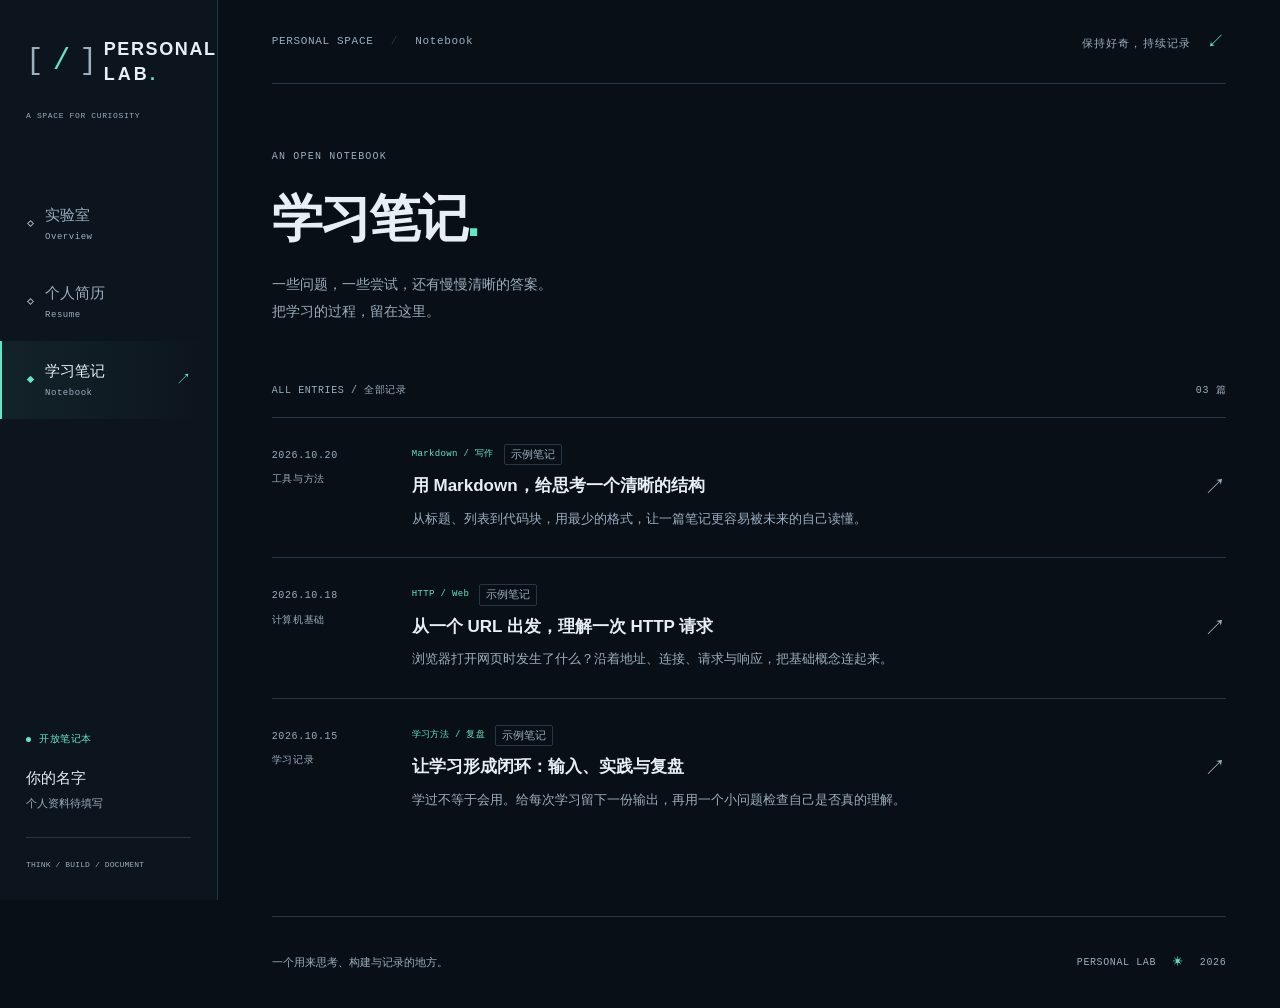
==== notes/index.html @ 4500754c "Publish Personal Lab static website" ====
<!DOCTYPE html><html lang="zh-CN"><head><meta charset="UTF-8"><meta name="viewport" content="width=device-width, initial-scale=1"><meta name="description" content="记录学习中的问题、尝试与发现，让知识慢慢连成自己的地图。"><meta name="theme-color" content="#090f16"><meta property="og:title" content="学习笔记 · 个人实验室"><meta property="og:description" content="记录学习中的问题、尝试与发现，让知识慢慢连成自己的地图。"><meta property="og:type" content="website"><meta property="og:locale" content="zh_CN"><meta property="og:url" content="https://griffin-peng.github.io/notes/"><link rel="canonical" href="https://griffin-peng.github.io/notes/"><link rel="icon" type="image/svg+xml" href="/favicon.svg"><title>学习笔记 · 个人实验室</title><link rel="stylesheet" href="/_astro/Layout.BfqNyYe2.css"></head><body><a class="skip-link" href="#main">跳转到正文</a><aside class="sidebar"><a class="brand" href="/" aria-label="个人实验室首页"><span class="brand-mark" aria-hidden="true">[<b> / </b>]</span><span>PERSONAL<span class="brand-second">LAB<span class="brand-dot">.</span></span></span></a><div class="sidebar-caption mono">A SPACE FOR CURIOSITY</div><nav class="navigation" aria-label="主导航"><a href="/" class="nav-link"><span class="nav-indicator" aria-hidden="true"></span><span>实验室<small class="mono">Overview</small></span><span class="nav-arrow" aria-hidden="true">↗</span></a><a href="/resume/" class="nav-link"><span class="nav-indicator" aria-hidden="true"></span><span>个人简历<small class="mono">Resume</small></span><span class="nav-arrow" aria-hidden="true">↗</span></a><a href="/notes/" class="nav-link active" aria-current="page"><span class="nav-indicator" aria-hidden="true"></span><span>学习笔记<small class="mono">Notebook</small></span><span class="nav-arrow" aria-hidden="true">↗</span></a></nav><div class="sidebar-bottom"><div class="notebook-status mono"><span aria-hidden="true"></span> 开放笔记本</div><p class="sidebar-name">你的名字</p><p class="sidebar-description">个人资料待填写</p><span class="sidebar-coordinate mono">THINK / BUILD / DOCUMENT</span></div></aside><div class="page-shell"><header class="topbar"><span class="mono">PERSONAL SPACE <span class="topbar-slash">/</span> Notebook</span><span class="topbar-message">保持好奇，持续记录 <span aria-hidden="true">↙</span></span></header><main id="main" tabindex="-1"><div class="content-page notes-page"><header class="page-heading"><p class="eyebrow mono">AN OPEN NOTEBOOK</p><h1>学习笔记<span class="accent">.</span></h1><p class="page-intro">一些问题，一些尝试，还有慢慢清晰的答案。<br>把学习的过程，留在这里。</p></header><div class="index-heading"><h2 class="mono">ALL ENTRIES / 全部记录</h2><span class="mono">03 篇</span></div><div class="note-list"><a class="note-row" href="/notes/markdown-field-guide/"><div class="note-date mono"><time datetime="2026-10-20T00:00:00.000Z">2026.10.20</time><span>工具与方法</span></div><div class="note-summary"><div class="note-labels"><span class="mono">Markdown / 写作</span><span class="sample-label">示例笔记</span></div><h3>用 Markdown，给思考一个清晰的结构</h3><p>从标题、列表到代码块，用最少的格式，让一篇笔记更容易被未来的自己读懂。</p></div><span class="note-arrow" aria-hidden="true">↗</span></a><a class="note-row" href="/notes/http-request-journey/"><div class="note-date mono"><time datetime="2026-10-18T00:00:00.000Z">2026.10.18</time><span>计算机基础</span></div><div class="note-summary"><div class="note-labels"><span class="mono">HTTP / Web</span><span class="sample-label">示例笔记</span></div><h3>从一个 URL 出发，理解一次 HTTP 请求</h3><p>浏览器打开网页时发生了什么？沿着地址、连接、请求与响应，把基础概念连起来。</p></div><span class="note-arrow" aria-hidden="true">↗</span></a><a class="note-row" href="/notes/learning-feedback-loop/"><div class="note-date mono"><time datetime="2026-10-15T00:00:00.000Z">2026.10.15</time><span>学习记录</span></div><div class="note-summary"><div class="note-labels"><span class="mono">学习方法 / 复盘</span><span class="sample-label">示例笔记</span></div><h3>让学习形成闭环：输入、实践与复盘</h3><p>学过不等于会用。给每次学习留下一份输出，再用一个小问题检查自己是否真的理解。</p></div><span class="note-arrow" aria-hidden="true">↗</span></a></div></div></main><footer class="footer"><span>一个用来思考、构建与记录的地方。</span><span class="mono">PERSONAL LAB <span aria-hidden="true">✳</span> 2026</span></footer></div></body></html>
---- _astro/Layout.BfqNyYe2.css ----
@layer reset{*,:before,:after{box-sizing:border-box}body,h1,h2,h3,p,figure{margin:0}a{color:inherit;text-decoration:none}svg{max-width:100%;display:block}}@layer base{:root{color-scheme:dark;--bg:#090f16;--panel:#101b25;--text:#e7eff6;--muted:#9aaebe;--accent:#63e6c1;--line:#253746;--display:"Bahnschrift", "Segoe UI", "Microsoft YaHei", sans-serif;--body:"Segoe UI", "PingFang SC", "Microsoft YaHei", sans-serif;--mono:"Cascadia Code", "SFMono-Regular", Consolas, monospace;scroll-behavior:smooth;scroll-padding-top:28px}body{background:var(--bg);color:var(--text);font:15px/1.75 var(--body);-webkit-font-smoothing:antialiased}::selection{color:var(--bg);background:var(--accent)}:focus-visible{outline:2px solid var(--accent);outline-offset:6px;border-radius:2px}#main:focus{outline:none}.mono{font-family:var(--mono);letter-spacing:.06em;font-size:11px}.accent{color:var(--accent)}h1,h2,h3{font-family:var(--display);font-weight:600}.skip-link{z-index:10;color:var(--bg);background:var(--accent);padding:10px 18px;position:fixed;top:10px;left:15px;transform:translateY(-160%)}.skip-link:focus{transform:translateY(0)}}@layer layout{.sidebar{border-right:1px solid var(--line);z-index:3;background:#0c141d;flex-direction:column;width:218px;max-height:100svh;padding:40px 26px 28px;display:flex;position:fixed;inset:0 auto 0 0;overflow-y:auto}.page-shell{max-width:1760px;margin-left:218px;padding:0 clamp(28px,4.2vw,76px)}.topbar{border-bottom:1px solid var(--line);min-height:84px;color:var(--muted);justify-content:space-between;align-items:center;gap:16px;display:flex}.topbar-slash{color:var(--line);padding:0 10px}.topbar-message{letter-spacing:.1em;font-size:11px}.topbar-message>span{color:var(--accent);margin-left:12px;font-size:18px}.hero{border-bottom:1px solid var(--line);grid-template-columns:1.1fr .9fr;align-items:center;gap:26px;padding:78px 0 66px;display:grid;position:relative}.hero:before{content:"";pointer-events:none;background-image:linear-gradient(#25374655 1px,#0000 1px),linear-gradient(90deg,#25374655 1px,#0000 1px);background-size:32px 32px;position:absolute;inset:22px -15px 20px 35%;mask-image:radial-gradient(at 70% 45%,#000,#0000 70%)}.hero-copy,.orbit{min-width:0;position:relative}.hero-copy{animation:.65s ease-out both arrive}.section-space{border-bottom:1px solid var(--line);padding:48px 0 52px}.section-heading{justify-content:space-between;align-items:center;gap:20px;margin-bottom:28px;display:flex}.section-heading h2{letter-spacing:-.03em;font-size:25px}.section-heading h2 .accent{margin-left:3px}.about-grid{grid-template-columns:1.4fr .8fr;gap:60px;display:grid}.footer{border-top:1px solid var(--line);min-height:92px;color:var(--muted);justify-content:space-between;align-items:center;gap:20px;font-size:11px;display:flex}.footer .mono{font-size:10px}.footer .mono>span{color:var(--accent);padding:0 10px}.content-page{min-height:calc(100svh - 177px);padding:64px 0 78px}.article-page,.content-page:has(.resume-prose){max-width:860px;margin-inline:auto}}@layer components{.brand{font-family:var(--display);letter-spacing:.09em;align-items:center;gap:11px;font-size:18px;font-weight:600;line-height:1.1;display:flex}.brand-mark{color:var(--muted);font-family:var(--mono);letter-spacing:-.14em;flex-shrink:0;font-size:29px;font-weight:400}.brand-mark b{color:var(--accent);font-weight:400}.brand-second{letter-spacing:.17em;margin-top:5px;display:block}.brand-dot{color:var(--accent)}.sidebar-caption{color:var(--muted);letter-spacing:.08em;margin-top:24px;font-size:8px}.navigation{margin:62px -26px 0}.nav-link{color:var(--muted);border-left:2px solid #0000;align-items:center;gap:12px;padding:17px 26px;transition:background .2s,color .2s;display:flex}.nav-link:hover{color:var(--text);background:#16232d66}.nav-link.active{color:var(--text);border-left-color:var(--accent);background:linear-gradient(90deg,#63e6c112,#0000)}.nav-link small{color:var(--muted);margin-top:2px;font-size:9px;display:block}.nav-indicator{border:1px solid;width:5px;height:5px;transform:rotate(45deg)}.active .nav-indicator{border-color:var(--accent);background:var(--accent)}.nav-arrow{color:var(--accent);opacity:0;margin-left:auto}.active .nav-arrow,.nav-link:hover .nav-arrow{opacity:1}.sidebar-bottom{margin-top:auto;padding-top:36px}.notebook-status{color:var(--accent);align-items:center;gap:8px;font-size:10px;display:flex}.notebook-status>span{background:var(--accent);border-radius:50%;width:5px;height:5px}.sidebar-name{overflow-wrap:anywhere;margin-top:16px;font-size:15px}.sidebar-description{color:var(--muted);margin-top:3px;font-size:11px}.sidebar-coordinate{border-top:1px solid var(--line);color:var(--muted);letter-spacing:.015em;margin-top:24px;padding-top:20px;font-size:8px;display:block}.eyebrow{color:var(--muted);letter-spacing:.12em;margin-bottom:10px;font-size:10px}.tiny-cross{color:var(--accent);padding-right:8px;font-size:17px}.hero-greeting{color:var(--muted);flex-wrap:wrap;align-items:center;gap:6px;margin:30px 0 14px;font-size:14px;display:flex}.hero-greeting strong{color:var(--text);overflow-wrap:anywhere;min-width:0;font-weight:400}.hero h1{letter-spacing:-.065em;font-size:clamp(48px,5.4vw,82px);font-weight:600;line-height:1.28}.hero h1>span{color:var(--accent)}.hero-description{max-width:410px;color:var(--muted);margin-top:25px;font-size:14px;line-height:2}.hero-actions{flex-wrap:wrap;align-items:center;gap:26px;margin-top:31px;display:flex}.button{border-radius:3px;justify-content:center;align-items:center;gap:30px;min-height:48px;padding:13px 19px;font-size:13px;font-weight:600;transition:background .2s,transform .2s;display:inline-flex}.button-primary{color:var(--bg);background:var(--accent)}.button-primary:hover{background:#8cefd2;transform:translateY(-2px)}.button>span{font-size:17px}.text-link{color:var(--text);align-items:center;gap:14px;font-size:12px;transition:color .2s;display:inline-flex}.text-link:hover,.text-link>span{color:var(--accent)}.hero-footnote{color:var(--muted);letter-spacing:.04em;margin-top:49px;font-size:9px}.hero-footnote>span{color:var(--accent);margin-right:10px}.sample-label{border:1px solid var(--line);width:fit-content;color:var(--muted);border-radius:2px;flex-shrink:0;padding:1px 6px;font-size:11px;font-weight:400;line-height:1.6;display:inline-block}.hero-greeting .sample-label{margin-left:4px}.orbit{aspect-ratio:.96;color:#2e4757;justify-self:end;width:100%;max-width:440px;animation:.9s ease-out .1s both arrive}.orbit-top,.orbit-bottom{color:var(--muted);justify-content:space-between;align-items:center;font-size:8px;display:flex;position:absolute;left:7%;right:3%}.orbit-top{top:0}.orbit-bottom{border-top:1px solid var(--line);padding-top:14px;bottom:0}.orbit-top>span:last-child,.orbit-bottom>span:last-child{color:var(--accent)}.orbit-lines{width:100%;position:absolute;top:4%;left:0}.orbit-center{text-align:center;color:var(--text);position:absolute;top:48%;left:50%;transform:translate(-50%,-50%)}.orbit-star{color:var(--accent);font-size:42px;line-height:1;display:block}.orbit-center .mono{letter-spacing:.07em;margin:12px 0 8px;font-size:22px;font-weight:500;line-height:1.25;display:block}.orbit-center small{color:var(--muted);letter-spacing:.2em;font-size:10px}.orbit-node{min-width:106px;color:var(--text);background:#101b25;border:1px solid #35505e;border-radius:3px;grid-template-columns:1fr auto;gap:2px 16px;padding:11px 13px;transition:border-color .2s,transform .2s;display:grid;position:absolute}.orbit-node>.mono{color:var(--muted);grid-column:1/-1;font-size:8px}.orbit-node b{font-size:13px;font-weight:400}.orbit-node>span:last-child{color:var(--accent);font-size:14px}.orbit-node:hover{border-color:var(--accent);transform:translateY(-3px)}.node-think{top:20%;left:0}.node-build{top:45%;right:-1%}.node-note{bottom:12%;left:14%}.section-symbol{color:var(--accent);font-size:32px;line-height:1}.focus-block{border-left:1px solid var(--line);padding-left:32px}.focus-heading{color:var(--muted);font-size:9px}.focus-block ul{margin:16px 0 21px;padding:0;list-style:none}.focus-block li{padding:6px 0;font-size:14px}.focus-block li>span{color:var(--accent);margin-right:13px;font-size:13px}.note-row{border-top:1px solid var(--line);grid-template-columns:118px minmax(0,1fr) 28px;align-items:center;gap:22px;padding:26px 0;transition:background .2s;display:grid}.note-row:hover{background:#101b2566}.note-row:hover h3,.note-row:focus-visible h3{color:var(--accent)}.note-date{color:var(--muted);align-self:start;padding-top:3px;font-size:10px}.note-date>span{font-family:var(--body);margin-top:6px;font-size:10px;display:block}.note-labels{flex-wrap:wrap;align-items:center;gap:10px;margin-bottom:7px;display:flex}.note-labels>.mono{color:var(--accent);letter-spacing:.04em;font-size:9px}.note-summary h3{overflow-wrap:anywhere;font-size:17px;line-height:1.6;transition:color .2s}.note-summary p{color:var(--muted);overflow-wrap:anywhere;margin-top:7px;font-size:13px;line-height:1.9}.note-arrow{color:var(--muted);justify-self:end;font-size:22px;transition:color .2s,transform .2s}.note-row:hover .note-arrow{color:var(--accent);transform:translate(2px,-2px)}.recent-notes{border-bottom:none;padding-bottom:20px}.closing-note{justify-content:center;align-items:center;gap:34px;padding:48px 20px 62px;display:flex}.closing-note>span{color:#35505e;font-family:var(--mono);font-size:46px;font-weight:300}.closing-note p{color:var(--muted);text-align:center;font-size:12px;line-height:2.1}.closing-note strong{color:var(--text);font-weight:400}.page-heading{padding-bottom:38px}.page-heading>h1{letter-spacing:-.045em;overflow-wrap:anywhere;margin-top:17px;font-size:clamp(36px,4vw,56px);line-height:1.4}.page-intro{color:var(--muted);margin-top:17px;font-size:14px;line-height:1.9}.page-heading .button{margin-top:25px}.index-heading{color:var(--muted);justify-content:space-between;align-items:center;margin:20px 0 17px;display:flex}.index-heading h2{font-size:10px;font-weight:400}.index-heading>span{font-size:10px}.content-notice{border-left:2px solid var(--accent);background:var(--panel);margin:0 0 36px;padding:16px 20px}.content-notice>.mono{color:var(--accent);font-size:9px}.content-notice p{color:var(--muted);margin-top:5px;font-size:12px}.back-link{margin-top:44px}.article-page>.text-link{color:var(--muted)}.article-heading{border-bottom:1px solid var(--line);margin-bottom:35px;padding-top:35px}.article-heading h1{max-width:780px;font-size:clamp(29px,3vw,43px);line-height:1.55}.article-meta{color:var(--muted);flex-wrap:wrap;align-items:center;gap:12px;font-size:10px;display:flex}.article-meta>span:first-child{color:var(--accent)}.article-tags{color:var(--muted);flex-wrap:wrap;gap:16px;margin:21px 0 0;padding:0;list-style:none;display:flex}.article-tags li{font-size:10px}.article-toc{background:var(--panel);border:1px solid var(--line);border-radius:3px;margin-bottom:36px;padding:16px 20px}.article-toc summary{cursor:pointer;color:var(--text);min-height:28px;font-size:14px}.article-toc summary::marker{color:var(--accent)}.article-toc ol{margin:10px 0 0;padding:0;list-style:none}.article-toc a{color:var(--muted);overflow-wrap:anywhere;padding:6px 0;font-size:14px;display:block}.article-toc a:hover{color:var(--accent)}.article-toc .toc-subheading{padding-left:18px}.article-end{border-top:1px solid var(--line);justify-content:space-between;align-items:center;gap:20px;margin-top:52px;padding-top:28px;display:flex}.article-end>.mono{color:var(--muted);font-size:9px}.article-end>.mono>span{color:var(--accent);margin-left:10px}.prose{overflow-wrap:anywhere;font-size:16px;line-height:2}.prose>:first-child{margin-top:0}.prose h2{margin:38px 0 16px;font-size:23px;line-height:1.6}.prose h3{margin:26px 0 12px;font-size:18px}.prose p{color:#bdcbd6;margin:16px 0}.prose strong{color:var(--text);font-weight:600}.prose ul,.prose ol{color:#bdcbd6;margin:16px 0;padding-left:23px}.prose li{margin:6px 0;padding-left:4px}.prose li::marker{color:var(--accent)}.prose blockquote{border-left:2px solid #395d60;margin:24px 0;padding:2px 0 2px 20px}.prose blockquote p{color:var(--muted);margin:5px 0;font-size:14px}.prose a{color:var(--accent);text-underline-offset:4px;text-decoration:underline}.prose code{font-family:var(--mono);border:1px solid var(--line);background:#162632;border-radius:3px;padding:2px 6px;font-size:.86em}.prose pre{border:1px solid var(--line);border-radius:4px;margin:24px 0;padding:22px;font-size:13px;line-height:1.8;overflow-x:auto}.prose pre code{font-size:inherit;background:0 0;border:0;border-radius:0;padding:0}.prose table{border-collapse:collapse;width:100%;margin:26px 0;font-size:13px;display:block;overflow-x:auto}.prose th,.prose td{border:1px solid var(--line);text-align:left;padding:12px 18px}.prose th{background:var(--panel);font-weight:500}.prose td{color:#bdcbd6}.prose img{max-width:100%;height:auto}.about-prose{font-size:13px}.about-prose p{margin:0 0 15px;line-height:2.1}.about-prose blockquote{margin:18px 0 0}.about-prose blockquote p{font-size:11px}.resume-prose h2{border-bottom:1px solid var(--line);padding-bottom:12px}.empty-state{color:var(--muted);border-top:1px solid var(--line);padding:48px 0;font-size:14px}.not-found{flex-direction:column;justify-content:center;align-items:flex-start;display:flex}.not-found h1{margin-top:16px;font-size:clamp(32px,4.5vw,62px);line-height:1.5}.not-found .button{margin-top:32px}}@keyframes arrive{0%{opacity:0;transform:translateY(12px)}to{opacity:1;transform:translateY(0)}}@media (width>=1700px){.hero{padding-block:100px}.hero h1{font-size:90px}}@media (width<=1150px){.sidebar{width:186px;padding-inline:21px}.page-shell{margin-left:186px;padding-inline:30px}.brand{gap:9px;font-size:16px}.brand-mark{font-size:24px}.sidebar-caption{font-size:7px}.navigation{margin-inline:-21px}.nav-link{padding-inline:21px}.hero{grid-template-columns:1.1fr .9fr;gap:12px;padding-block:55px}.hero h1{font-size:clamp(44px,5.2vw,63px)}.hero-actions{gap:18px}.hero-actions .button{gap:17px;padding-inline:15px}.hero-description{font-size:13px}.orbit-node{gap:1px 8px;min-width:88px;padding:8px 10px}.orbit-center .mono{font-size:17px}.orbit-star{font-size:34px}.orbit-top,.orbit-bottom{font-size:7px}.about-grid{gap:30px}.focus-block{padding-left:24px}}@media (width<=850px){.sidebar{border-right:0;border-bottom:1px solid var(--line);flex-direction:row;justify-content:space-between;align-items:center;gap:20px;width:100%;padding:18px 24px;position:relative;inset:auto}.sidebar-caption,.sidebar-bottom,.nav-link small,.nav-arrow{display:none}.brand{font-size:12px}.brand-mark{font-size:23px}.brand-second{margin-top:3px}.navigation{gap:8px;margin:0;display:flex}.nav-link{border-bottom:1px solid #0000;border-left:0;gap:8px;padding:10px 12px;font-size:12px}.nav-link.active{border-bottom-color:var(--accent);background:#63e6c10b}.page-shell{margin-left:0;padding-inline:28px}.topbar{min-height:62px}.hero{gap:26px;padding-block:52px}.hero h1{font-size:clamp(42px,6.4vw,58px)}.hero .eyebrow{letter-spacing:.04em;font-size:8px}.hero-footnote{font-size:8px}.hero-greeting{margin-top:24px}.hero-actions{gap:20px;margin-top:24px}.hero-actions .text-link{font-size:11px}.orbit-center .mono{font-size:19px}.content-page{min-height:calc(100svh - 237px);padding-top:46px}}@media (width<=600px){.sidebar{flex-wrap:wrap;gap:8px;padding:16px}.brand{gap:7px;font-size:10px}.brand-mark{font-size:19px}.navigation{flex:1;justify-content:flex-end;gap:2px}.nav-link{min-height:44px;padding:10px 8px;font-size:13px}.nav-indicator{display:none}.page-shell{padding-inline:22px}.topbar{min-height:53px}.topbar>.mono{letter-spacing:.02em;font-size:8px}.topbar-slash{padding-inline:5px}.topbar-message{letter-spacing:0;font-size:9px}.topbar-message>span{margin-left:5px;font-size:14px}.hero{grid-template-columns:1fr;gap:40px;padding:40px 0 35px}.hero:before{inset:40% -10px 0}.hero h1{font-size:clamp(49px,11vw,65px)}.hero .eyebrow{font-size:9px}.hero-description{max-width:350px;margin-top:21px;font-size:14px}.hero-actions{gap:25px}.hero-footnote{margin-top:30px}.orbit{aspect-ratio:1.02;justify-self:center;max-width:345px}.orbit-top,.orbit-bottom{font-size:8px}.orbit-center{top:51%}.orbit-center .mono{font-size:21px}.orbit-star{font-size:37px}.node-think{top:23%;left:1%}.node-build{top:48%;right:0}.node-note{bottom:10%;left:13%}.orbit-bottom{bottom:-10px}.section-space{padding:36px 0}.section-heading{gap:12px;margin-bottom:22px}.section-heading h2{font-size:21px}.section-heading .text-link{gap:8px;font-size:11px}.eyebrow{font-size:9px}.about-grid{grid-template-columns:1fr;gap:27px}.focus-block{border-left:none;padding:0}.focus-block ul{flex-wrap:wrap;gap:10px 18px;margin:10px 0 17px;display:flex}.focus-block li{font-size:12px}.focus-block li>span{margin-right:6px}.note-row{grid-template-columns:minmax(0,1fr) 18px;gap:10px 12px;padding:23px 0}.note-date{grid-column:1/-1;align-items:center;gap:14px;padding-top:0;font-size:11px;display:flex}.note-date>span{margin-top:0;font-size:11px}.note-summary h3{font-size:16px}.note-summary p{font-size:13px}.note-arrow{font-size:19px}.note-labels{gap:8px}.note-labels>.mono{font-size:8px}.recent-notes{padding-bottom:6px}.closing-note{gap:26px;padding:30px 0 40px}.closing-note p{font-size:11px}.closing-note>span{font-size:37px}.footer{flex-direction:column;justify-content:center;align-items:flex-start;gap:5px;min-height:100px;font-size:10px}.footer .mono{font-size:9px}.content-page{padding-top:36px;padding-bottom:50px}.page-heading>h1{font-size:38px}.page-intro{font-size:14px}.page-heading{padding-bottom:30px}.article-heading{margin-bottom:28px;padding-top:26px}.article-heading h1{font-size:28px}.article-meta{gap:9px;font-size:9px}.article-end{flex-wrap:wrap}.prose{font-size:16px}.prose h2{font-size:21px}.prose h3{font-size:17px}.prose pre{padding:16px;font-size:11px}.prose th,.prose td{padding:10px 12px}.about-prose{font-size:13px}.content-notice{padding:13px 16px}.not-found h1{font-size:34px}}@media (width<=380px){.sidebar{flex-direction:column;align-items:stretch;gap:12px}.brand{width:fit-content}.navigation{justify-content:space-between}}@media (prefers-reduced-motion:reduce){:root{scroll-behavior:auto}*,:before,:after{transition:none!important;animation:none!important}}@media print{@page{margin:18mm}:root{color-scheme:light;--bg:#fff;--panel:#fff;--text:#111;--muted:#444;--accent:#145e4b;--line:#ccc}body{color:#111;background:#fff;font-size:11pt}.sidebar,.topbar,.footer,.skip-link,.article-toc,.article-end,.back-link,.page-heading .button,.orbit{display:none}.page-shell{max-width:none;margin:0;padding:0}.content-page{min-height:auto;padding:0}.article-page,.content-page:has(.resume-prose){max-width:none}.page-heading{padding-bottom:20px}.page-heading>h1{font-size:26pt}.prose{font-size:11pt}.prose p,.prose ul,.prose ol,.prose td{color:inherit}.prose h2,.prose h3{break-after:avoid}.prose code{color:#111;background:0 0}.prose pre,.prose blockquote,.prose table{break-inside:avoid}.prose pre,.prose pre span{color:#111!important;background:0 0!important}.prose pre{white-space:pre-wrap;overflow-wrap:anywhere}}
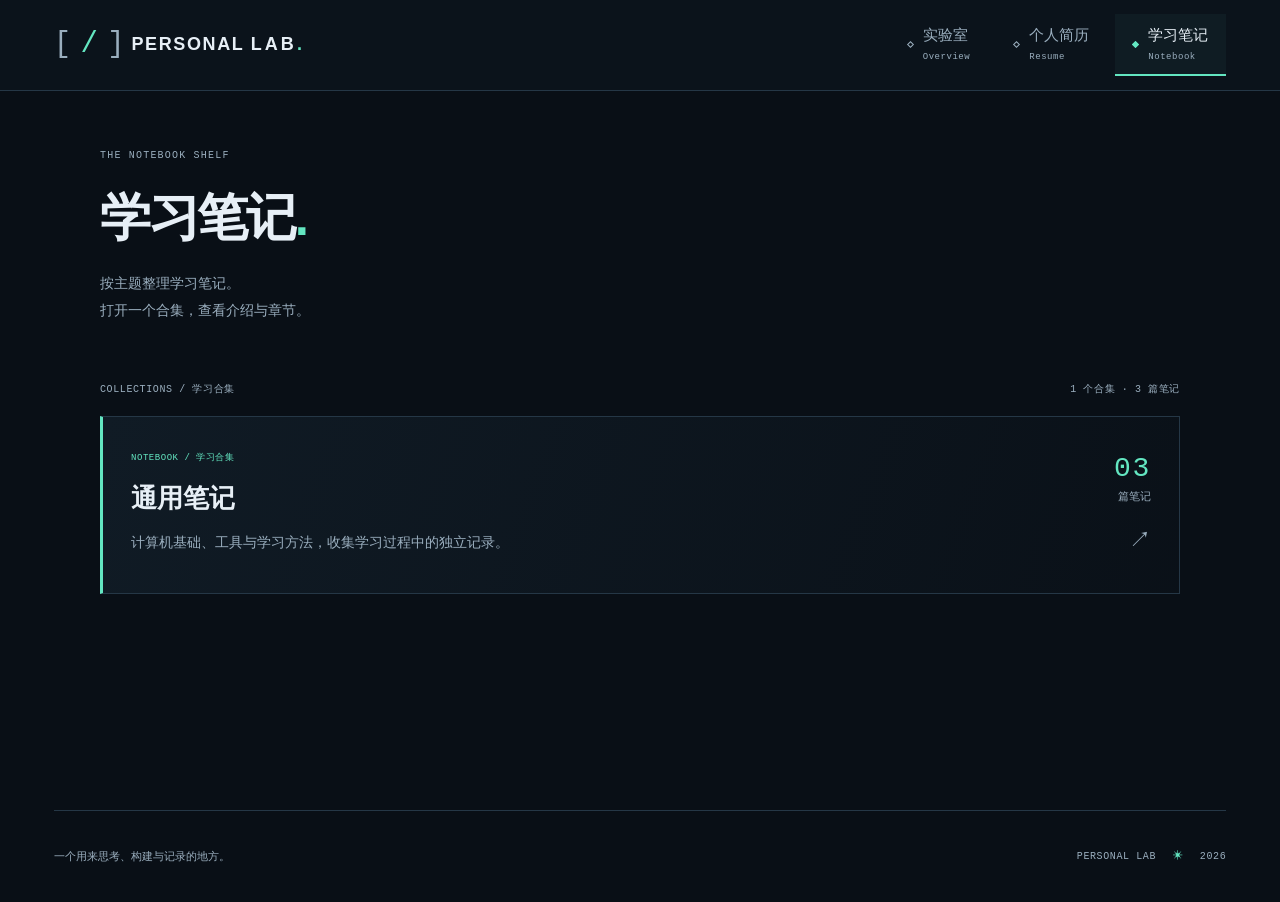
==== commit ee20c277: "Publish notebook collections and top navigation" ====
--- a/notes/index.html
+++ b/notes/index.html
@@ -1 +1 @@
-<!DOCTYPE html><html lang="zh-CN"><head><meta charset="UTF-8"><meta name="viewport" content="width=device-width, initial-scale=1"><meta name="description" content="记录学习中的问题、尝试与发现，让知识慢慢连成自己的地图。"><meta name="theme-color" content="#090f16"><meta property="og:title" content="学习笔记 · 个人实验室"><meta property="og:description" content="记录学习中的问题、尝试与发现，让知识慢慢连成自己的地图。"><meta property="og:type" content="website"><meta property="og:locale" content="zh_CN"><meta property="og:url" content="https://griffin-peng.github.io/notes/"><link rel="canonical" href="https://griffin-peng.github.io/notes/"><link rel="icon" type="image/svg+xml" href="/favicon.svg"><title>学习笔记 · 个人实验室</title><link rel="stylesheet" href="/_astro/Layout.BfqNyYe2.css"></head><body><a class="skip-link" href="#main">跳转到正文</a><aside class="sidebar"><a class="brand" href="/" aria-label="个人实验室首页"><span class="brand-mark" aria-hidden="true">[<b> / </b>]</span><span>PERSONAL<span class="brand-second">LAB<span class="brand-dot">.</span></span></span></a><div class="sidebar-caption mono">A SPACE FOR CURIOSITY</div><nav class="navigation" aria-label="主导航"><a href="/" class="nav-link"><span class="nav-indicator" aria-hidden="true"></span><span>实验室<small class="mono">Overview</small></span><span class="nav-arrow" aria-hidden="true">↗</span></a><a href="/resume/" class="nav-link"><span class="nav-indicator" aria-hidden="true"></span><span>个人简历<small class="mono">Resume</small></span><span class="nav-arrow" aria-hidden="true">↗</span></a><a href="/notes/" class="nav-link active" aria-current="page"><span class="nav-indicator" aria-hidden="true"></span><span>学习笔记<small class="mono">Notebook</small></span><span class="nav-arrow" aria-hidden="true">↗</span></a></nav><div class="sidebar-bottom"><div class="notebook-status mono"><span aria-hidden="true"></span> 开放笔记本</div><p class="sidebar-name">你的名字</p><p class="sidebar-description">个人资料待填写</p><span class="sidebar-coordinate mono">THINK / BUILD / DOCUMENT</span></div></aside><div class="page-shell"><header class="topbar"><span class="mono">PERSONAL SPACE <span class="topbar-slash">/</span> Notebook</span><span class="topbar-message">保持好奇，持续记录 <span aria-hidden="true">↙</span></span></header><main id="main" tabindex="-1"><div class="content-page notes-page"><header class="page-heading"><p class="eyebrow mono">AN OPEN NOTEBOOK</p><h1>学习笔记<span class="accent">.</span></h1><p class="page-intro">一些问题，一些尝试，还有慢慢清晰的答案。<br>把学习的过程，留在这里。</p></header><div class="index-heading"><h2 class="mono">ALL ENTRIES / 全部记录</h2><span class="mono">03 篇</span></div><div class="note-list"><a class="note-row" href="/notes/markdown-field-guide/"><div class="note-date mono"><time datetime="2026-10-20T00:00:00.000Z">2026.10.20</time><span>工具与方法</span></div><div class="note-summary"><div class="note-labels"><span class="mono">Markdown / 写作</span><span class="sample-label">示例笔记</span></div><h3>用 Markdown，给思考一个清晰的结构</h3><p>从标题、列表到代码块，用最少的格式，让一篇笔记更容易被未来的自己读懂。</p></div><span class="note-arrow" aria-hidden="true">↗</span></a><a class="note-row" href="/notes/http-request-journey/"><div class="note-date mono"><time datetime="2026-10-18T00:00:00.000Z">2026.10.18</time><span>计算机基础</span></div><div class="note-summary"><div class="note-labels"><span class="mono">HTTP / Web</span><span class="sample-label">示例笔记</span></div><h3>从一个 URL 出发，理解一次 HTTP 请求</h3><p>浏览器打开网页时发生了什么？沿着地址、连接、请求与响应，把基础概念连起来。</p></div><span class="note-arrow" aria-hidden="true">↗</span></a><a class="note-row" href="/notes/learning-feedback-loop/"><div class="note-date mono"><time datetime="2026-10-15T00:00:00.000Z">2026.10.15</time><span>学习记录</span></div><div class="note-summary"><div class="note-labels"><span class="mono">学习方法 / 复盘</span><span class="sample-label">示例笔记</span></div><h3>让学习形成闭环：输入、实践与复盘</h3><p>学过不等于会用。给每次学习留下一份输出，再用一个小问题检查自己是否真的理解。</p></div><span class="note-arrow" aria-hidden="true">↗</span></a></div></div></main><footer class="footer"><span>一个用来思考、构建与记录的地方。</span><span class="mono">PERSONAL LAB <span aria-hidden="true">✳</span> 2026</span></footer></div></body></html>+<!DOCTYPE html><html lang="zh-CN"><head><meta charset="UTF-8"><meta name="viewport" content="width=device-width, initial-scale=1"><meta name="description" content="记录学习中的问题、尝试与发现，让知识慢慢连成自己的地图。"><meta name="theme-color" content="#090f16"><meta property="og:title" content="学习笔记 · 个人实验室"><meta property="og:description" content="记录学习中的问题、尝试与发现，让知识慢慢连成自己的地图。"><meta property="og:type" content="website"><meta property="og:locale" content="zh_CN"><meta property="og:url" content="https://griffin-peng.github.io/notes/"><link rel="canonical" href="https://griffin-peng.github.io/notes/"><link rel="icon" type="image/svg+xml" href="/favicon.svg"><title>学习笔记 · 个人实验室</title><link rel="stylesheet" href="/_astro/Layout.GuQuRuoy.css"></head><body><a class="skip-link" href="#main">跳转到正文</a><header class="site-header"><div class="header-inner"><a class="brand" href="/" aria-label="个人实验室首页"><span class="brand-mark" aria-hidden="true">[<b> / </b>]</span><span>PERSONAL <span class="brand-second">LAB<span class="brand-dot">.</span></span></span></a><nav class="navigation" aria-label="主导航"><a href="/" class="nav-link"><span class="nav-indicator" aria-hidden="true"></span><span>实验室<small class="mono">Overview</small></span></a><a href="/resume/" class="nav-link"><span class="nav-indicator" aria-hidden="true"></span><span>个人简历<small class="mono">Resume</small></span></a><a href="/notes/" class="nav-link active" aria-current="page"><span class="nav-indicator" aria-hidden="true"></span><span>学习笔记<small class="mono">Notebook</small></span></a></nav></div></header><div class="page-shell"><main id="main" tabindex="-1"><div class="content-page notes-page"><header class="page-heading"><p class="eyebrow mono">THE NOTEBOOK SHELF</p><h1>学习笔记<span class="accent">.</span></h1><p class="page-intro">按主题整理学习笔记。<br>打开一个合集，查看介绍与章节。</p></header><div class="index-heading"><h2 class="mono">COLLECTIONS / 学习合集</h2><span class="mono">1 个合集 · 3 篇笔记</span></div><div class="notebook-list"><a class="notebook-card" href="/notes/collections/general/"><div><p class="notebook-label mono">NOTEBOOK / 学习合集</p><h2>通用笔记</h2><p class="notebook-description">计算机基础、工具与学习方法，收集学习过程中的独立记录。</p></div><div class="notebook-count"><span class="mono">03</span><small>篇笔记</small><span class="notebook-arrow" aria-hidden="true">↗</span></div></a></div></div></main><footer class="footer"><span>一个用来思考、构建与记录的地方。</span><span class="mono">PERSONAL LAB <span aria-hidden="true">✳</span> 2026</span></footer></div></body></html>
--- a/_astro/Layout.GuQuRuoy.css
+++ b/_astro/Layout.GuQuRuoy.css
@@ -0,0 +1 @@
+@layer reset{*,:before,:after{box-sizing:border-box}body,h1,h2,h3,p,figure{margin:0}a{color:inherit;text-decoration:none}svg{max-width:100%;display:block}}@layer base{:root{color-scheme:dark;--bg:#090f16;--panel:#101b25;--text:#e7eff6;--muted:#9aaebe;--accent:#63e6c1;--line:#253746;--header-height:88px;--display:"Bahnschrift", "Segoe UI", "Microsoft YaHei", sans-serif;--body:"Segoe UI", "PingFang SC", "Microsoft YaHei", sans-serif;--mono:"Cascadia Code", "SFMono-Regular", Consolas, monospace;scroll-behavior:smooth;scroll-padding-top:calc(var(--header-height) + 24px)}body{background:var(--bg);color:var(--text);font:15px/1.75 var(--body);-webkit-font-smoothing:antialiased}::selection{color:var(--bg);background:var(--accent)}:focus-visible{outline:2px solid var(--accent);outline-offset:6px;border-radius:2px}#main:focus{outline:none}.mono{font-family:var(--mono);letter-spacing:.06em;font-size:11px}.accent{color:var(--accent)}h1,h2,h3{font-family:var(--display);font-weight:600}.skip-link{z-index:10;color:var(--bg);background:var(--accent);padding:10px 18px;position:fixed;top:10px;left:15px;transform:translateY(-160%)}.skip-link:focus{transform:translateY(0)}}@layer layout{.site-header{z-index:3;border-bottom:1px solid var(--line);background:#0c141df5;position:sticky;top:0}.header-inner{min-height:var(--header-height);justify-content:space-between;align-items:center;gap:28px;max-width:1400px;margin-inline:auto;padding:14px clamp(28px,4.2vw,76px);display:flex}.page-shell{max-width:1400px;margin-inline:auto;padding:0 clamp(28px,4.2vw,76px)}.hero{border-bottom:1px solid var(--line);grid-template-columns:1.1fr .9fr;align-items:center;gap:26px;padding:78px 0 66px;display:grid;position:relative}.hero:before{content:"";pointer-events:none;background-image:linear-gradient(#25374655 1px,#0000 1px),linear-gradient(90deg,#25374655 1px,#0000 1px);background-size:32px 32px;position:absolute;inset:22px -15px 20px 35%;mask-image:radial-gradient(at 70% 45%,#000,#0000 70%)}.hero-copy,.orbit{min-width:0;position:relative}.hero-copy{animation:.65s ease-out both arrive}.section-space{border-bottom:1px solid var(--line);padding:48px 0 52px}.section-heading{justify-content:space-between;align-items:center;gap:20px;margin-bottom:28px;display:flex}.section-heading h2{letter-spacing:-.03em;font-size:25px}.section-heading h2 .accent{margin-left:3px}.about-grid{grid-template-columns:1.4fr .8fr;gap:60px;display:grid}.footer{border-top:1px solid var(--line);min-height:92px;color:var(--muted);justify-content:space-between;align-items:center;gap:20px;font-size:11px;display:flex}.footer .mono{font-size:10px}.footer .mono>span{color:var(--accent);padding:0 10px}.content-page{min-height:calc(100svh - var(--header-height) - 93px);padding:56px 0 78px}.content-page:has(.resume-prose){max-width:860px;margin-inline:auto}.notes-page,.collection-page{max-width:1080px;margin-inline:auto}.article-page{max-width:1140px;margin-inline:auto}.article-layout{max-width:820px;margin-inline:auto}.article-layout.has-toc{grid-template-columns:230px minmax(0,1fr);gap:48px;max-width:none;display:grid}.article-sidebar{min-width:0;padding-top:35px}.article-body{min-width:0}}@layer components{.brand{font-family:var(--display);letter-spacing:.09em;align-items:center;gap:11px;font-size:18px;font-weight:600;line-height:1.1;display:flex}.brand-mark{color:var(--muted);font-family:var(--mono);letter-spacing:-.14em;flex-shrink:0;font-size:29px;font-weight:400}.brand-mark b{color:var(--accent);font-weight:400}.brand-second{letter-spacing:.17em}.brand-dot{color:var(--accent)}.navigation{align-items:center;gap:8px;display:flex}.nav-link{min-height:48px;color:var(--muted);border-bottom:2px solid #0000;align-items:center;gap:10px;padding:8px 18px;transition:background .2s,color .2s;display:flex}.nav-link:hover{color:var(--text);background:#16232d66}.nav-link.active{color:var(--text);border-bottom-color:var(--accent);background:#63e6c10b}.nav-link small{color:var(--muted);margin-top:2px;font-size:9px;display:block}.nav-indicator{border:1px solid;width:5px;height:5px;transform:rotate(45deg)}.active .nav-indicator{border-color:var(--accent);background:var(--accent)}.eyebrow{color:var(--muted);letter-spacing:.12em;margin-bottom:10px;font-size:10px}.tiny-cross{color:var(--accent);padding-right:8px;font-size:17px}.hero-greeting{color:var(--muted);flex-wrap:wrap;align-items:center;gap:6px;margin:30px 0 14px;font-size:14px;display:flex}.hero-greeting strong{color:var(--text);overflow-wrap:anywhere;min-width:0;font-weight:400}.hero h1{letter-spacing:-.065em;font-size:clamp(48px,5.4vw,82px);font-weight:600;line-height:1.28}.hero h1>span{color:var(--accent)}.hero-description{max-width:410px;color:var(--muted);margin-top:25px;font-size:14px;line-height:2}.hero-actions{flex-wrap:wrap;align-items:center;gap:26px;margin-top:31px;display:flex}.button{border-radius:3px;justify-content:center;align-items:center;gap:30px;min-height:48px;padding:13px 19px;font-size:13px;font-weight:600;transition:background .2s,transform .2s;display:inline-flex}.button-primary{color:var(--bg);background:var(--accent)}.button-primary:hover{background:#8cefd2;transform:translateY(-2px)}.button>span{font-size:17px}.text-link{color:var(--text);align-items:center;gap:14px;font-size:12px;transition:color .2s;display:inline-flex}.text-link:hover,.text-link>span{color:var(--accent)}.hero-footnote{color:var(--muted);letter-spacing:.04em;margin-top:49px;font-size:9px}.hero-footnote>span{color:var(--accent);margin-right:10px}.sample-label{border:1px solid var(--line);width:fit-content;color:var(--muted);border-radius:2px;flex-shrink:0;padding:1px 6px;font-size:11px;font-weight:400;line-height:1.6;display:inline-block}.hero-greeting .sample-label{margin-left:4px}.orbit{aspect-ratio:.96;color:#2e4757;justify-self:end;width:100%;max-width:440px;animation:.9s ease-out .1s both arrive}.orbit-top,.orbit-bottom{color:var(--muted);justify-content:space-between;align-items:center;font-size:8px;display:flex;position:absolute;left:7%;right:3%}.orbit-top{top:0}.orbit-bottom{border-top:1px solid var(--line);padding-top:14px;bottom:0}.orbit-top>span:last-child,.orbit-bottom>span:last-child{color:var(--accent)}.orbit-lines{width:100%;position:absolute;top:4%;left:0}.orbit-center{text-align:center;color:var(--text);position:absolute;top:48%;left:50%;transform:translate(-50%,-50%)}.orbit-star{color:var(--accent);font-size:42px;line-height:1;display:block}.orbit-center .mono{letter-spacing:.07em;margin:12px 0 8px;font-size:22px;font-weight:500;line-height:1.25;display:block}.orbit-center small{color:var(--muted);letter-spacing:.2em;font-size:10px}.orbit-node{min-width:106px;color:var(--text);background:#101b25;border:1px solid #35505e;border-radius:3px;grid-template-columns:1fr auto;gap:2px 16px;padding:11px 13px;transition:border-color .2s,transform .2s;display:grid;position:absolute}.orbit-node>.mono{color:var(--muted);grid-column:1/-1;font-size:8px}.orbit-node b{font-size:13px;font-weight:400}.orbit-node>span:last-child{color:var(--accent);font-size:14px}.orbit-node:hover{border-color:var(--accent);transform:translateY(-3px)}.node-think{top:20%;left:0}.node-build{top:45%;right:-1%}.node-note{bottom:12%;left:14%}.section-symbol{color:var(--accent);font-size:32px;line-height:1}.focus-block{border-left:1px solid var(--line);padding-left:32px}.focus-heading{color:var(--muted);font-size:9px}.focus-block ul{margin:16px 0 21px;padding:0;list-style:none}.focus-block li{padding:6px 0;font-size:14px}.focus-block li>span{color:var(--accent);margin-right:13px;font-size:13px}.note-row{border-top:1px solid var(--line);grid-template-columns:118px minmax(0,1fr) 28px;align-items:center;gap:22px;padding:26px 0;transition:background .2s;display:grid}.note-row:hover{background:#101b2566}.note-row:hover h3,.note-row:focus-visible h3{color:var(--accent)}.note-date{color:var(--muted);align-self:start;padding-top:3px;font-size:10px}.note-date>span{font-family:var(--body);margin-top:6px;font-size:10px;display:block}.note-date .chapter-number{font-family:var(--mono);color:var(--accent);margin:0 0 12px;font-size:25px;line-height:1.2}.note-labels{flex-wrap:wrap;align-items:center;gap:10px;margin-bottom:7px;display:flex}.note-labels>.mono{color:var(--accent);letter-spacing:.04em;font-size:9px}.note-summary h3{overflow-wrap:anywhere;font-size:17px;line-height:1.6;transition:color .2s}.note-summary p{color:var(--muted);overflow-wrap:anywhere;margin-top:7px;font-size:13px;line-height:1.9}.note-arrow{color:var(--muted);justify-self:end;font-size:22px;transition:color .2s,transform .2s}.note-row:hover .note-arrow{color:var(--accent);transform:translate(2px,-2px)}.recent-notes{border-bottom:none;padding-bottom:20px}.closing-note{justify-content:center;align-items:center;gap:34px;padding:48px 20px 62px;display:flex}.closing-note>span{color:#35505e;font-family:var(--mono);font-size:46px;font-weight:300}.closing-note p{color:var(--muted);text-align:center;font-size:12px;line-height:2.1}.closing-note strong{color:var(--text);font-weight:400}.page-heading{padding-bottom:38px}.page-heading>h1{letter-spacing:-.045em;overflow-wrap:anywhere;margin-top:17px;font-size:clamp(36px,4vw,56px);line-height:1.4}.page-intro{color:var(--muted);margin-top:17px;font-size:14px;line-height:1.9}.page-heading .button{margin-top:25px}.index-heading{color:var(--muted);justify-content:space-between;align-items:center;margin:20px 0 17px;display:flex}.index-heading h2{font-size:10px;font-weight:400}.index-heading>span{font-size:10px}.notebook-card{border:1px solid var(--line);border-left:3px solid var(--accent);background:linear-gradient(110deg,#101b25,#101b2522);grid-template-columns:minmax(0,1fr) auto;gap:36px;margin-bottom:16px;padding:34px 28px;transition:border-color .2s,background .2s;display:grid}.notebook-card:hover{background:#101b25;border-color:#477269}.notebook-label{color:var(--accent);margin-bottom:12px;font-size:9px}.notebook-card h2{overflow-wrap:anywhere;font-size:26px;line-height:1.5}.notebook-description{color:var(--muted);overflow-wrap:anywhere;max-width:660px;margin-top:12px;font-size:14px}.notebook-count{align-content:center;justify-items:end;min-width:55px;display:grid}.notebook-count>.mono{color:var(--accent);font-size:28px;line-height:1.3}.notebook-count small{color:var(--muted);font-size:11px}.notebook-arrow{color:var(--muted);margin-top:14px;font-size:22px}.collection-heading{padding-top:28px}.collection-intro{max-width:820px;padding-bottom:32px}.breadcrumbs{color:var(--muted);overflow-wrap:anywhere;flex-wrap:wrap;gap:8px 12px;font-size:12px;display:flex}.breadcrumbs a:hover{color:var(--accent)}.breadcrumbs>[aria-current]{color:var(--text)}.content-notice{border-left:2px solid var(--accent);background:var(--panel);margin:0 0 36px;padding:16px 20px}.content-notice>.mono{color:var(--accent);font-size:9px}.content-notice p{color:var(--muted);margin-top:5px;font-size:12px}.back-link{margin-top:44px}.article-heading{border-bottom:1px solid var(--line);margin-bottom:35px;padding-top:35px}.article-heading h1{max-width:780px;font-size:clamp(29px,3vw,43px);line-height:1.55}.article-meta{color:var(--muted);flex-wrap:wrap;align-items:center;gap:12px;font-size:10px;display:flex}.article-meta>span:first-child{color:var(--accent)}.article-tags{color:var(--muted);flex-wrap:wrap;gap:16px;margin:21px 0 0;padding:0;list-style:none;display:flex}.article-tags li{font-size:10px}.article-toc{top:calc(var(--header-height) + 24px);max-height:calc(100svh - var(--header-height) - 48px);scrollbar-width:thin;border-left:1px solid var(--line);padding:8px 20px;position:sticky;overflow-y:auto}.article-toc summary{cursor:pointer;color:var(--text);min-height:28px;font-size:14px}.article-toc summary::marker{color:var(--accent)}.article-toc ol{margin:10px 0 0;padding:0;list-style:none}.article-toc a{color:var(--muted);overflow-wrap:anywhere;padding:7px 0;font-size:13px;display:block}.article-toc a:hover{color:var(--accent)}.article-toc .toc-subheading{padding-left:18px}.article-end{border-top:1px solid var(--line);justify-content:space-between;align-items:center;gap:20px;margin-top:52px;padding-top:28px;display:flex}.article-end>.mono{color:var(--muted);font-size:9px}.article-end>.mono>span{color:var(--accent);margin-left:10px}.prose{overflow-wrap:anywhere;font-size:16px;line-height:2}.prose>:first-child{margin-top:0}.prose h2{margin:38px 0 16px;font-size:23px;line-height:1.6}.prose h3{margin:26px 0 12px;font-size:18px}.prose p{color:#bdcbd6;margin:16px 0}.prose strong{color:var(--text);font-weight:600}.prose ul,.prose ol{color:#bdcbd6;margin:16px 0;padding-left:23px}.prose li{margin:6px 0;padding-left:4px}.prose li::marker{color:var(--accent)}.prose blockquote{border-left:2px solid #395d60;margin:24px 0;padding:2px 0 2px 20px}.prose blockquote p{color:var(--muted);margin:5px 0;font-size:14px}.prose a{color:var(--accent);text-underline-offset:4px;text-decoration:underline}.prose code{font-family:var(--mono);border:1px solid var(--line);background:#162632;border-radius:3px;padding:2px 6px;font-size:.86em}.prose pre{border:1px solid var(--line);border-radius:4px;margin:24px 0;padding:22px;font-size:13px;line-height:1.8;overflow-x:auto}.prose pre code{font-size:inherit;background:0 0;border:0;border-radius:0;padding:0}.prose table{border-collapse:collapse;width:100%;margin:26px 0;font-size:13px;display:block;overflow-x:auto}.prose th,.prose td{border:1px solid var(--line);text-align:left;padding:12px 18px}.prose th{background:var(--panel);font-weight:500}.prose td{color:#bdcbd6}.prose img{max-width:100%;height:auto}.about-prose{font-size:13px}.about-prose p{margin:0 0 15px;line-height:2.1}.about-prose blockquote{margin:18px 0 0}.about-prose blockquote p{font-size:11px}.resume-prose h2{border-bottom:1px solid var(--line);padding-bottom:12px}.empty-state{color:var(--muted);border-top:1px solid var(--line);padding:48px 0;font-size:14px}.not-found{flex-direction:column;justify-content:center;align-items:flex-start;display:flex}.not-found h1{margin-top:16px;font-size:clamp(32px,4.5vw,62px);line-height:1.5}.not-found .button{margin-top:32px}}@keyframes arrive{0%{opacity:0;transform:translateY(12px)}to{opacity:1;transform:translateY(0)}}@media (width>=1700px){.hero{padding-block:100px}.hero h1{font-size:90px}}@media (width<=1150px){.page-shell,.header-inner{padding-inline:30px}.brand{gap:9px;font-size:16px}.brand-mark{font-size:24px}.nav-link{padding-inline:16px}.article-layout.has-toc{grid-template-columns:210px minmax(0,1fr);gap:32px}.hero{grid-template-columns:1.1fr .9fr;gap:12px;padding-block:55px}.hero h1{font-size:clamp(44px,5.2vw,63px)}.hero-actions{gap:18px}.hero-actions .button{gap:17px;padding-inline:15px}.hero-description{font-size:13px}.orbit-node{gap:1px 8px;min-width:88px;padding:8px 10px}.orbit-center .mono{font-size:17px}.orbit-star{font-size:34px}.orbit-top,.orbit-bottom{font-size:7px}.about-grid{gap:30px}.focus-block{padding-left:24px}}@media (width<=850px){.nav-link small{display:none}.brand{font-size:14px}.brand-mark{font-size:23px}.nav-link{gap:8px;padding:10px 12px;font-size:14px}.page-shell,.header-inner{padding-inline:28px}.article-layout.has-toc{display:block}.article-sidebar{padding-top:26px}.article-toc{background:var(--panel);border:1px solid var(--line);max-height:340px;padding:14px 18px;position:static}.article-toc a{min-height:44px;padding-block:10px}.hero{gap:26px;padding-block:52px}.hero h1{font-size:clamp(42px,6.4vw,58px)}.hero .eyebrow{letter-spacing:.04em;font-size:8px}.hero-footnote{font-size:8px}.hero-greeting{margin-top:24px}.hero-actions{gap:20px;margin-top:24px}.hero-actions .text-link{font-size:11px}.orbit-center .mono{font-size:19px}.content-page{padding-top:46px}}@media (width<=600px){:root{--header-height:124px}.header-inner{flex-direction:column;justify-content:center;align-items:flex-start;gap:10px;padding-block:12px}.brand{gap:9px;font-size:14px}.brand-mark{font-size:22px}.navigation{justify-content:space-between;gap:2px;width:100%}.nav-link{min-height:44px;padding:10px 12px;font-size:13px}.nav-indicator{display:none}.page-shell,.header-inner{padding-inline:22px}.notebook-card{gap:20px;padding:25px 20px}.notebook-card h2{font-size:22px}.notebook-description{font-size:13px}.notebook-count>.mono{font-size:24px}.collection-intro{padding-bottom:18px}.hero{grid-template-columns:1fr;gap:40px;padding:40px 0 35px}.hero:before{inset:40% -10px 0}.hero h1{font-size:clamp(49px,11vw,65px)}.hero .eyebrow{font-size:9px}.hero-description{max-width:350px;margin-top:21px;font-size:14px}.hero-actions{gap:25px}.hero-footnote{margin-top:30px}.orbit{aspect-ratio:1.02;justify-self:center;max-width:345px}.orbit-top,.orbit-bottom{font-size:8px}.orbit-center{top:51%}.orbit-center .mono{font-size:21px}.orbit-star{font-size:37px}.node-think{top:23%;left:1%}.node-build{top:48%;right:0}.node-note{bottom:10%;left:13%}.orbit-bottom{bottom:-10px}.section-space{padding:36px 0}.section-heading{gap:12px;margin-bottom:22px}.section-heading h2{font-size:21px}.section-heading .text-link{gap:8px;font-size:11px}.eyebrow{font-size:9px}.about-grid{grid-template-columns:1fr;gap:27px}.focus-block{border-left:none;padding:0}.focus-block ul{flex-wrap:wrap;gap:10px 18px;margin:10px 0 17px;display:flex}.focus-block li{font-size:12px}.focus-block li>span{margin-right:6px}.note-row{grid-template-columns:minmax(0,1fr) 18px;gap:10px 12px;padding:23px 0}.note-date{grid-column:1/-1;align-items:center;gap:14px;padding-top:0;font-size:11px;display:flex}.note-date>span{margin-top:0;font-size:11px}.note-date .chapter-number{margin:0;font-size:22px}.note-summary h3{font-size:16px}.note-summary p{font-size:13px}.note-arrow{font-size:19px}.note-labels{gap:8px}.note-labels>.mono{font-size:8px}.recent-notes{padding-bottom:6px}.closing-note{gap:26px;padding:30px 0 40px}.closing-note p{font-size:11px}.closing-note>span{font-size:37px}.footer{flex-direction:column;justify-content:center;align-items:flex-start;gap:5px;min-height:100px;font-size:10px}.footer .mono{font-size:9px}.content-page{padding-top:36px;padding-bottom:50px}.page-heading>h1{font-size:38px}.page-intro{font-size:14px}.page-heading{padding-bottom:30px}.article-heading{margin-bottom:28px;padding-top:26px}.article-heading h1{font-size:28px}.article-meta{gap:9px;font-size:9px}.article-end{flex-wrap:wrap}.prose{font-size:16px}.prose h2{font-size:21px}.prose h3{font-size:17px}.prose pre{padding:16px;font-size:11px}.prose th,.prose td{padding:10px 12px}.about-prose{font-size:13px}.content-notice{padding:13px 16px}.not-found h1{font-size:34px}}@media (prefers-reduced-motion:reduce){:root{scroll-behavior:auto}*,:before,:after{transition:none!important;animation:none!important}}@media print{@page{margin:18mm}:root{color-scheme:light;--bg:#fff;--panel:#fff;--text:#111;--muted:#444;--accent:#145e4b;--line:#ccc}body{color:#111;background:#fff;font-size:11pt}.site-header,.footer,.skip-link,.article-sidebar,.article-end,.back-link,.breadcrumbs,.page-heading .button,.orbit{display:none}.page-shell{max-width:none;margin:0;padding:0}.content-page{min-height:auto;padding:0}.article-page,.content-page:has(.resume-prose){max-width:none}.article-layout,.article-layout.has-toc{max-width:none;display:block}.page-heading{padding-bottom:20px}.page-heading>h1{font-size:26pt}.prose{font-size:11pt}.prose p,.prose ul,.prose ol,.prose td{color:inherit}.prose h2,.prose h3{break-after:avoid}.prose code{color:#111;background:0 0}.prose pre,.prose blockquote,.prose table{break-inside:avoid}.prose pre,.prose pre span{color:#111!important;background:0 0!important}.prose pre{white-space:pre-wrap;overflow-wrap:anywhere}}
